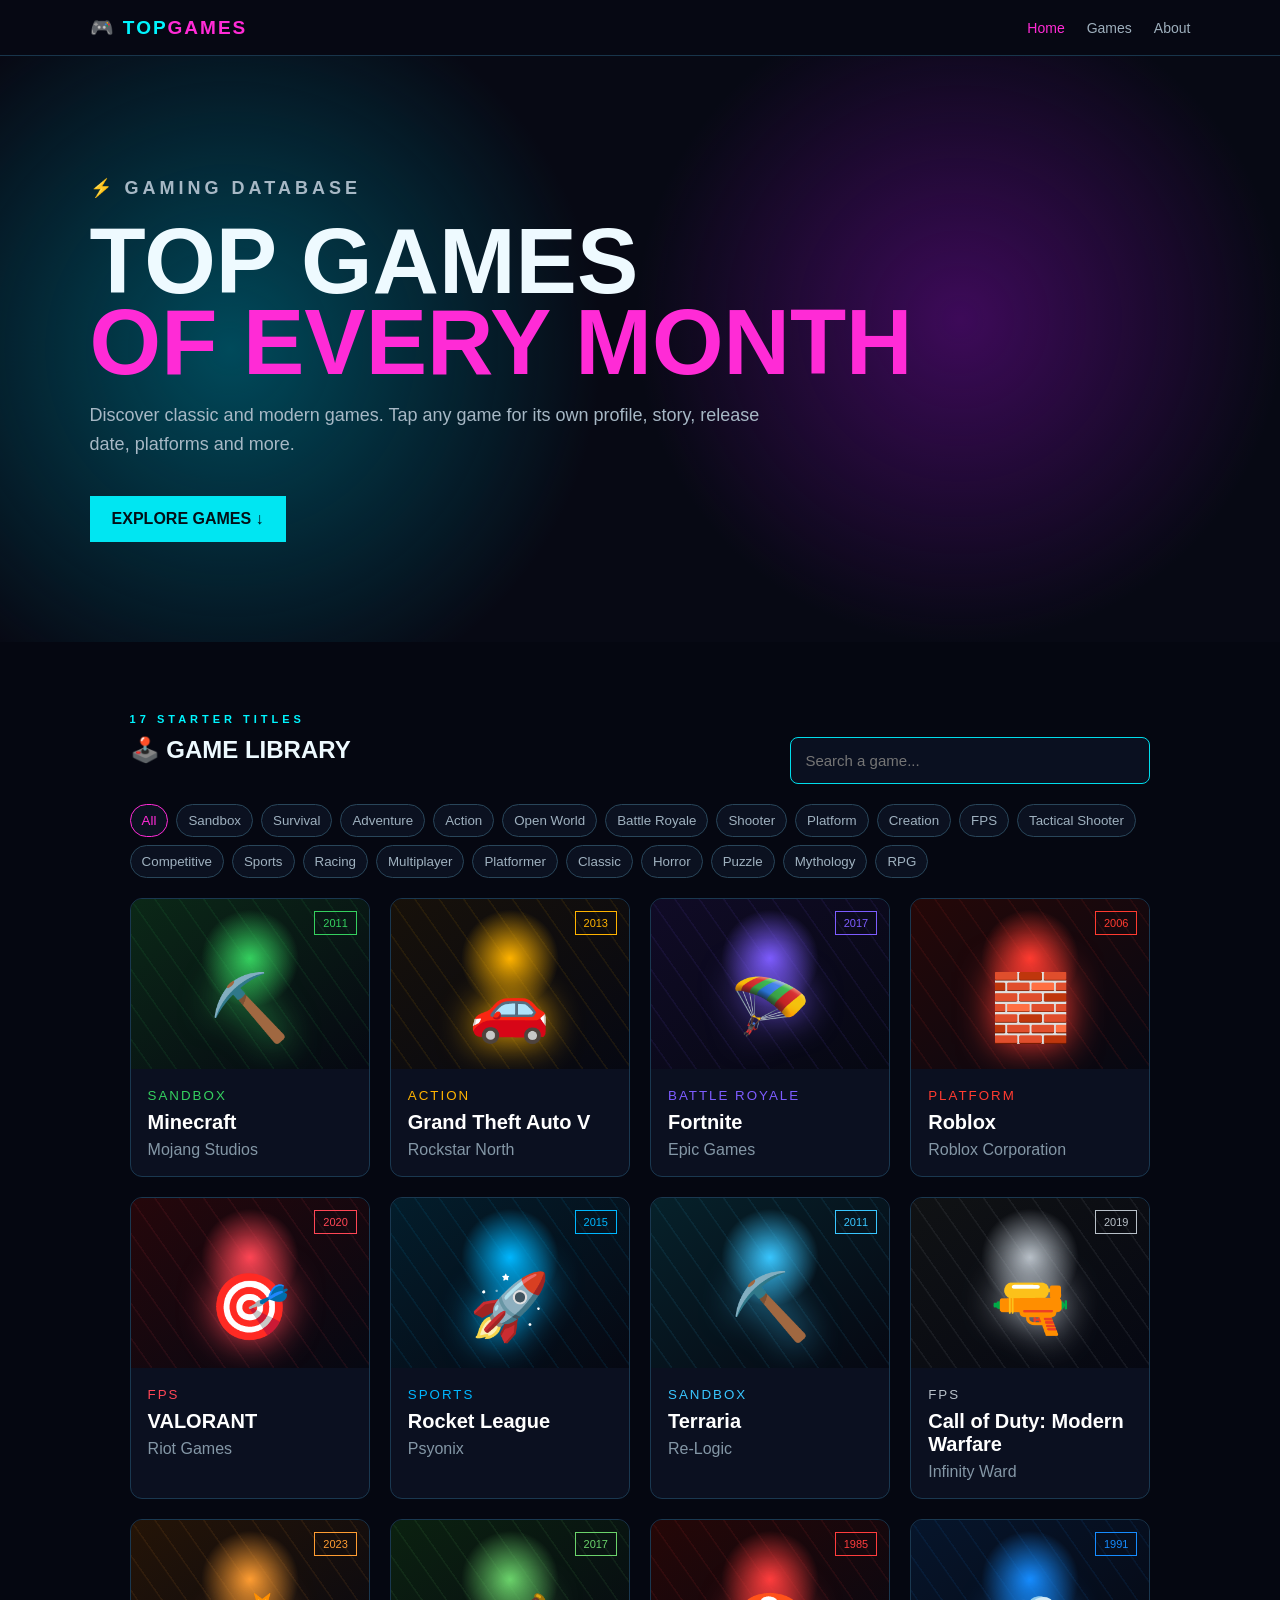
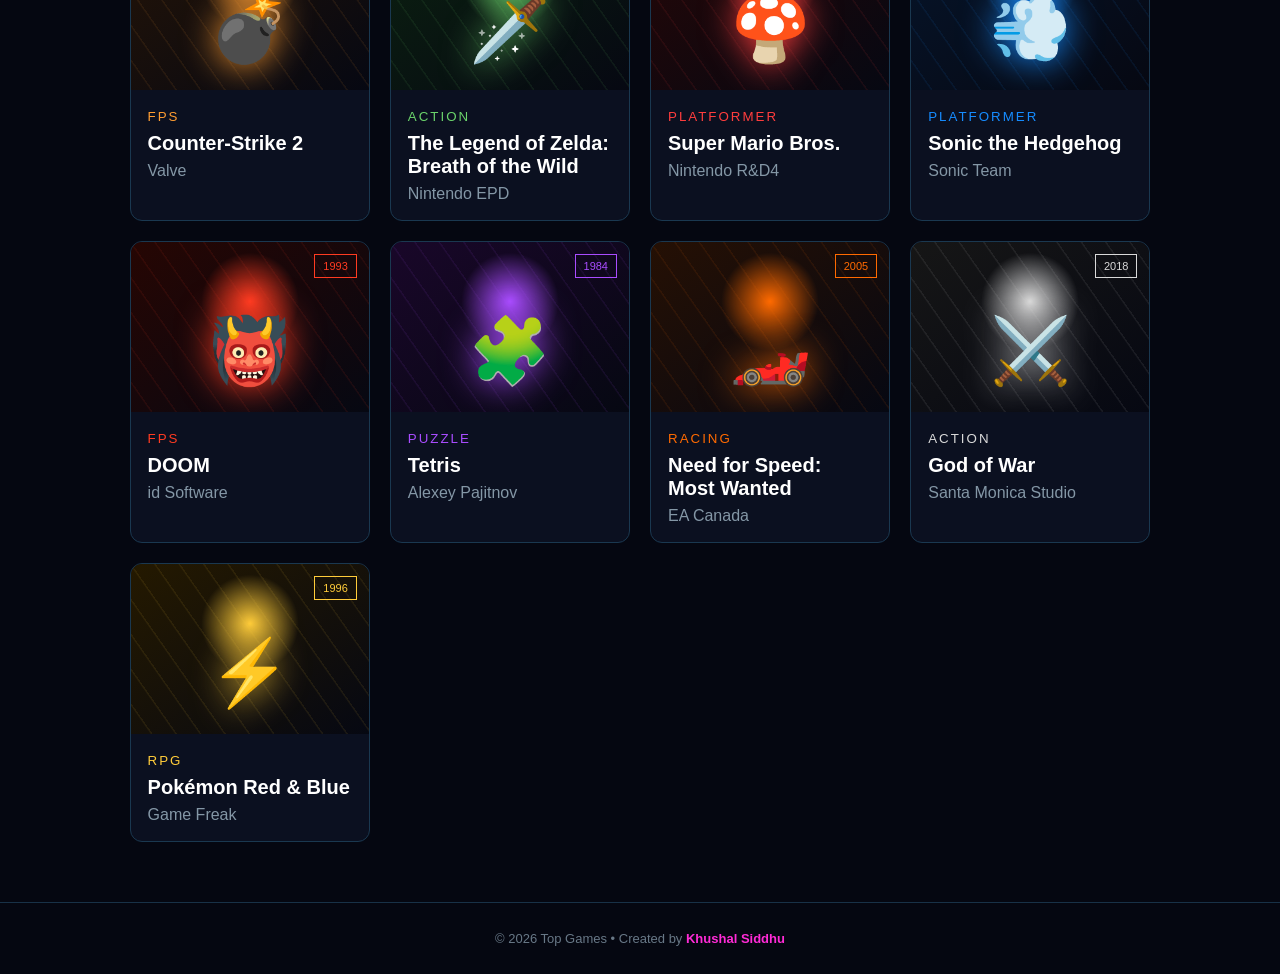
==== index.html @ 1978ab3f "Add files via upload" ====
<!doctype html>
<html lang="en"><head>
<meta charset="utf-8"><meta name="viewport" content="width=device-width,initial-scale=1">
<meta name="theme-color" content="#070914"><meta name="description" content="Top Games of Every Month - gaming database">
<link rel="manifest" href="manifest.json"><link rel="stylesheet" href="style.css">
<title>Top Games of Every Month</title></head>
<body>
<header><a class="brand" href="index.html">🎮 TOP<span>GAMES</span></a><nav><a class="active" href="index.html">Home</a><a href="#games">Games</a><a href="about.html">About</a></nav></header>
<section class="hero"><div><p class="eyebrow">⚡ GAMING DATABASE</p><h1>TOP GAMES<br><span>OF EVERY MONTH</span></h1><p>Discover classic and modern games. Tap any game for its own profile, story, release date, platforms and more.</p><a class="btn" href="#games">EXPLORE GAMES ↓</a></div></section>
<main id="games"><section class="section"><div class="section-head"><div><p class="eyebrow">17 STARTER TITLES</p><h2>🕹️ GAME LIBRARY</h2></div><input id="search" class="search" placeholder="Search a game..."></div><div id="filters" class="filters"></div><div id="gameGrid" class="grid"></div><p id="empty" class="empty hidden">No games found.</p></section></main>
<footer>© 2026 Top Games • Created by <b>Khushal Siddhu</b></footer>
<script src="games.js"></script><script src="app.js"></script></body></html>
---- style.css ----
*{box-sizing:border-box}html{scroll-behavior:smooth}body{margin:0;background:#050711;color:#eefaff;font-family:Arial,Helvetica,sans-serif}header{position:sticky;top:0;z-index:10;display:flex;justify-content:space-between;align-items:center;padding:16px 7%;background:#070914ee;border-bottom:1px solid #18354b;backdrop-filter:blur(10px)}.brand{font-weight:900;letter-spacing:2px;color:#00f5ff;text-decoration:none;font-size:19px}.brand span{color:#ff2bd6}nav a{color:#9eafbd;text-decoration:none;margin-left:22px;font-size:14px}nav a:hover,.active{color:#ff2bd6}.hero{min-height:560px;padding:100px 7%;display:flex;align-items:center;background:radial-gradient(circle at 75% 45%,#3d0a59,transparent 32%),radial-gradient(circle at 18% 50%,#004a5b,transparent 34%),#070914}.eyebrow{color:#00f5ff;font-size:11px;letter-spacing:4px;font-weight:800}.hero h1{font-size:clamp(44px,8vw,92px);line-height:.88;margin:18px 0}.hero h1 span{color:#ff2bd6}.hero p,.lead{max-width:700px;color:#a7b8c5;font-size:18px;line-height:1.6}.btn{display:inline-block;margin-top:20px;padding:14px 22px;background:#00e6f2;color:#031017;text-decoration:none;font-weight:900}.section,.page{max-width:1200px;margin:auto;padding:60px 7%}.section-head{display:flex;justify-content:space-between;align-items:end;gap:20px}.section h2{margin-top:7px}.search{width:min(360px,100%);padding:14px;background:#0a1020;border:1px solid #00ddec;border-radius:8px;color:white;font-size:15px}.filters{display:flex;gap:8px;flex-wrap:wrap;margin:20px 0}.filters button,.tags span{border:1px solid #29465a;background:#0b1120;color:#9fb1bf;padding:8px 11px;border-radius:20px;cursor:pointer}.filters button.selected,.filters button:hover{border-color:#ff2bd6;color:#ff2bd6}.grid{display:grid;grid-template-columns:repeat(auto-fit,minmax(235px,1fr));gap:20px}.game-card{display:block;text-decoration:none;color:white;background:#0b1020;border:1px solid #1a3850;border-radius:12px;overflow:hidden;transition:.2s}.game-card:hover{transform:translateY(-6px);border-color:var(--accent)}.game-art{height:170px;position:relative;display:grid;place-items:center;overflow:hidden;background:radial-gradient(circle at 50% 35%,var(--accent),transparent 30%),linear-gradient(145deg,var(--dark),#060812)}.game-art:before{content:"";position:absolute;inset:-50%;background:repeating-linear-gradient(45deg,transparent 0 18px,var(--accent) 19px 20px);opacity:.08;transform:rotate(10deg)}.game-icon,.big-icon{position:relative;font-size:65px;filter:drop-shadow(0 0 18px var(--accent));z-index:1}.year{position:absolute;right:12px;top:12px;border:1px solid var(--accent);color:var(--accent);padding:5px 8px;font-size:11px}.card-info{padding:17px}.card-info small{color:var(--accent);text-transform:uppercase;letter-spacing:2px}.card-info h3{margin:7px 0;font-size:20px}.card-info p{margin:0;color:#8497a6}.empty{color:#ff2bd6}.hidden{display:none!important}.game-hero{min-height:510px;padding:70px 7%;display:flex;align-items:center;background:radial-gradient(circle at 70% 45%,var(--accent),transparent 22%),linear-gradient(145deg,var(--dark),#050711)}.game-hero-inner{max-width:900px}.back{display:inline-block;color:#b7c6d0;text-decoration:none;margin-bottom:55px}.big-icon{font-size:100px}.game-hero h1{font-size:clamp(42px,7vw,78px);margin:10px 0}.details{max-width:1000px;margin:auto;padding:45px 7%;display:grid;gap:22px}.info-card{background:#0b1020;border:1px solid #1a3850;border-radius:12px;padding:25px}.info-card h2{margin-top:0}.info-card p{color:#a8b8c4;line-height:1.7}.facts{display:grid;grid-template-columns:repeat(auto-fit,minmax(180px,1fr));gap:15px}.facts div{padding:15px;background:#070c18;border-radius:8px}.facts b,.facts span{display:block}.facts b{color:#00e6f2;font-size:12px;margin-bottom:7px}.facts span{color:#c5d0d8}.tags{display:flex;gap:8px;flex-wrap:wrap}.about{text-align:center;min-height:650px}.avatar{width:100px;height:100px;margin:35px auto 15px;border:2px solid #ff2bd6;border-radius:50%;display:grid;place-items:center;color:#00f5ff;font-size:30px}.aboutbox{max-width:750px;margin:35px auto;padding:28px;text-align:left;background:#0b1020;border:1px solid #1a3850;border-radius:12px}.aboutbox p{color:#a8b8c4;line-height:1.7}footer{text-align:center;padding:28px;color:#687887;border-top:1px solid #183147;font-size:13px}footer b{color:#ff2bd6}@media(max-width:650px){header{flex-direction:column;gap:12px}nav a{margin:0 7px}.hero{min-height:520px;padding-top:70px}.section-head{align-items:start;flex-direction:column}.game-art{height:155px}.big-icon{font-size:80px}}
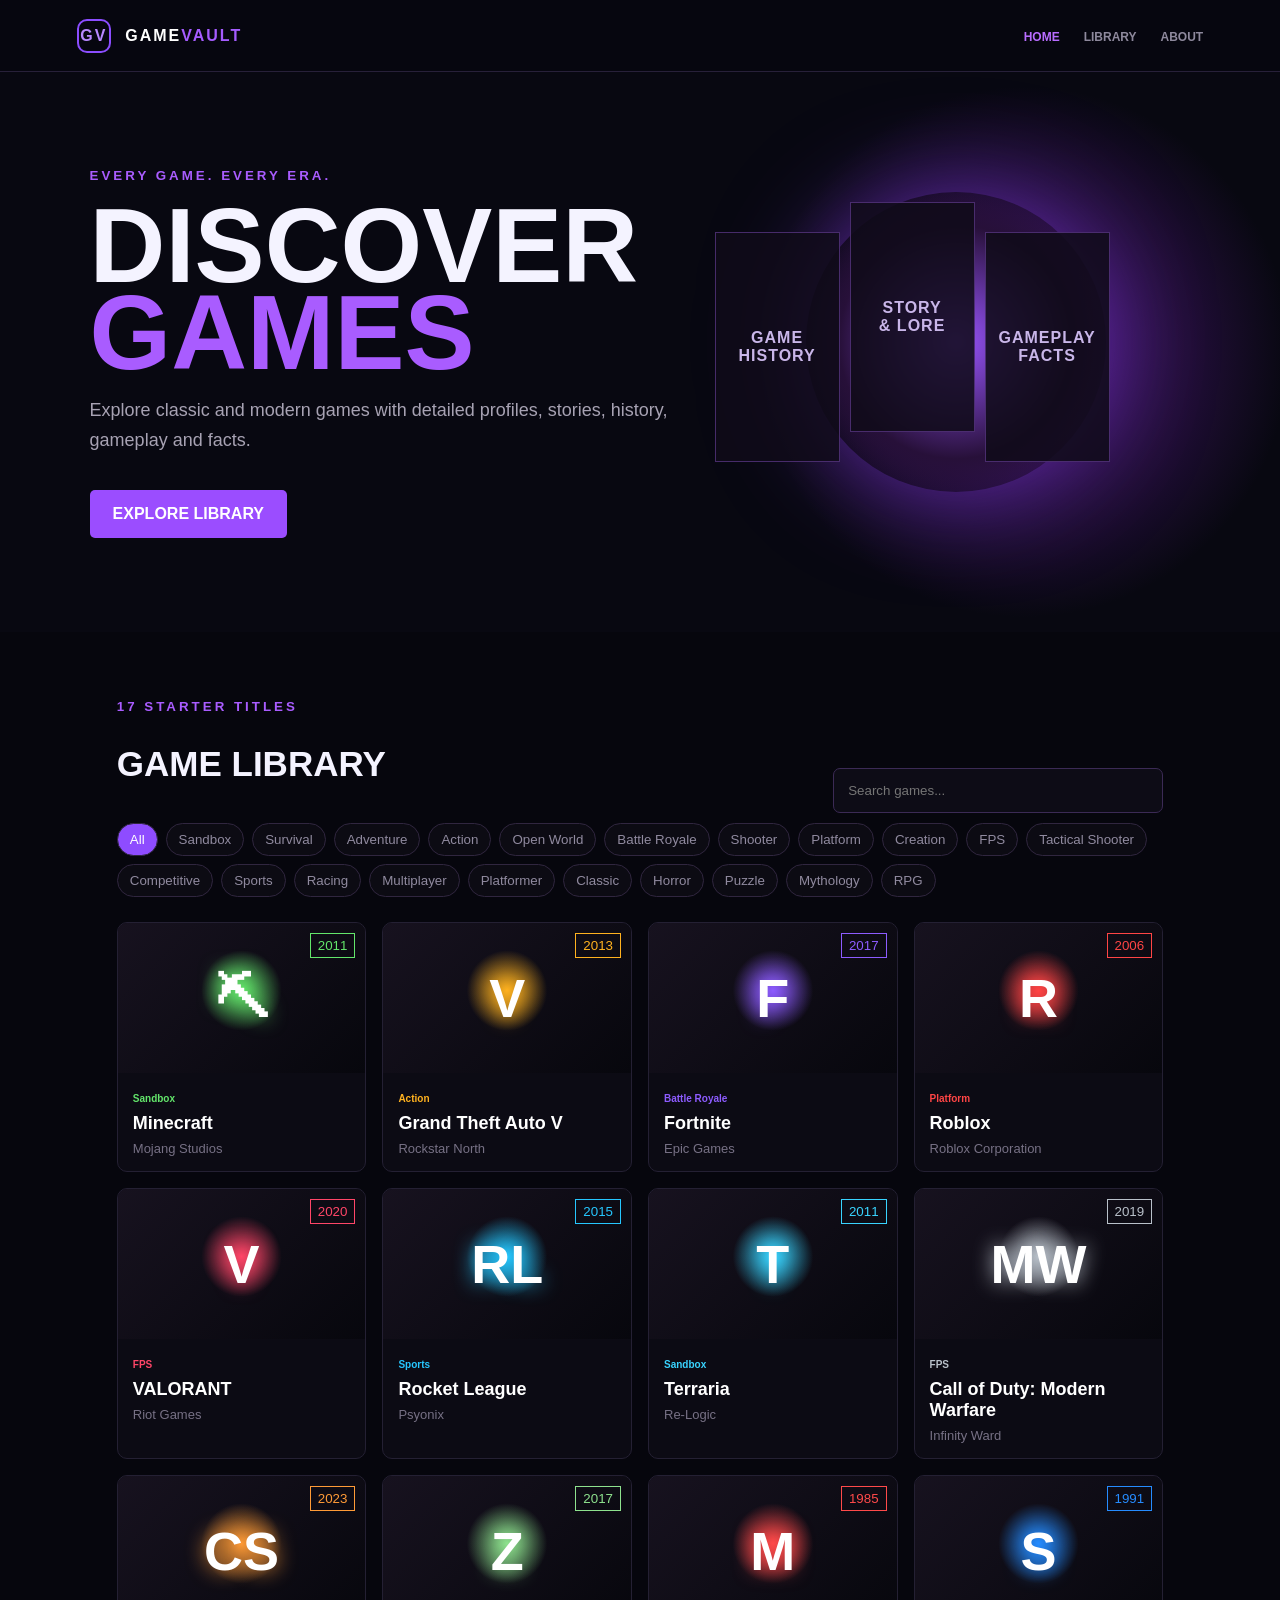
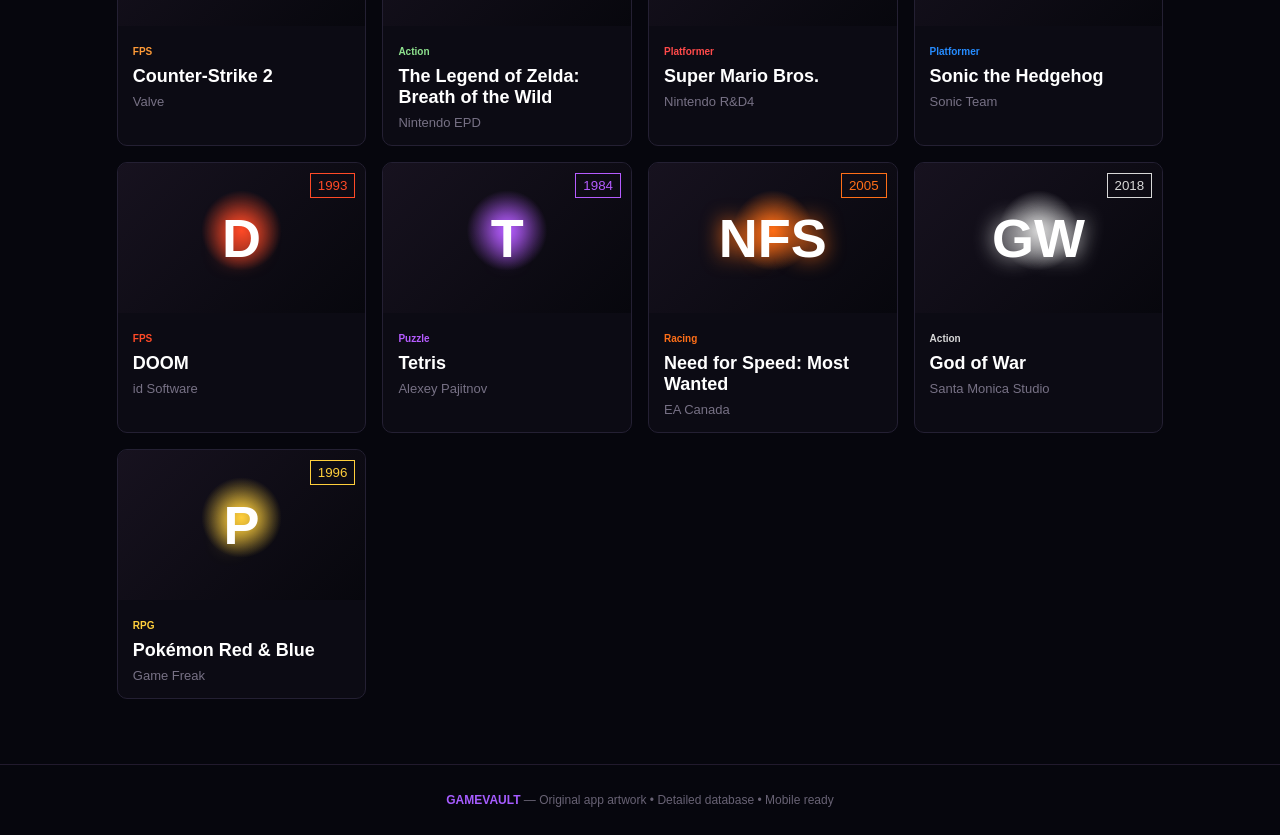
==== commit aae4d311: "Add files via upload" ====
--- a/index.html
+++ b/index.html
@@ -1,12 +1 @@
-<!doctype html>
-<html lang="en"><head>
-<meta charset="utf-8"><meta name="viewport" content="width=device-width,initial-scale=1">
-<meta name="theme-color" content="#070914"><meta name="description" content="Top Games of Every Month - gaming database">
-<link rel="manifest" href="manifest.json"><link rel="stylesheet" href="style.css">
-<title>Top Games of Every Month</title></head>
-<body>
-<header><a class="brand" href="index.html">🎮 TOP<span>GAMES</span></a><nav><a class="active" href="index.html">Home</a><a href="#games">Games</a><a href="about.html">About</a></nav></header>
-<section class="hero"><div><p class="eyebrow">⚡ GAMING DATABASE</p><h1>TOP GAMES<br><span>OF EVERY MONTH</span></h1><p>Discover classic and modern games. Tap any game for its own profile, story, release date, platforms and more.</p><a class="btn" href="#games">EXPLORE GAMES ↓</a></div></section>
-<main id="games"><section class="section"><div class="section-head"><div><p class="eyebrow">17 STARTER TITLES</p><h2>🕹️ GAME LIBRARY</h2></div><input id="search" class="search" placeholder="Search a game..."></div><div id="filters" class="filters"></div><div id="gameGrid" class="grid"></div><p id="empty" class="empty hidden">No games found.</p></section></main>
-<footer>© 2026 Top Games • Created by <b>Khushal Siddhu</b></footer>
-<script src="games.js"></script><script src="app.js"></script></body></html>+<!doctype html><html><head><meta charset="utf-8"><meta name="viewport" content="width=device-width,initial-scale=1"><meta name="theme-color" content="#070711"><link rel="manifest" href="manifest.json"><link rel="stylesheet" href="style.css"><title>GameVault</title></head><body><header><a class="logo" href="index.html"><b>GV</b> GAME<span>VAULT</span></a><nav><a class="active" href="index.html">HOME</a><a href="#library">LIBRARY</a><a href="about.html">ABOUT</a></nav></header><section class="hero"><div><small>EVERY GAME. EVERY ERA.</small><h1>DISCOVER<br><em>GAMES</em></h1><p>Explore classic and modern games with detailed profiles, stories, history, gameplay and facts.</p><a class="cta" href="#library">EXPLORE LIBRARY</a></div><div class="hero-art"><div class="orb"></div><i>GAME<br>HISTORY</i><i>STORY<br>& LORE</i><i>GAMEPLAY<br>FACTS</i></div></section><main id="library"><div class="heading"><div><small>17 STARTER TITLES</small><h2>GAME LIBRARY</h2></div><input id="search" placeholder="Search games..."></div><div id="filters" class="filters"></div><div id="grid" class="grid"></div></main><footer><b>GAMEVAULT</b> — Original app artwork • Detailed database • Mobile ready</footer><script src="games.js"></script><script src="app.js"></script></body></html>
--- a/style.css
+++ b/style.css
@@ -1 +1 @@
-*{box-sizing:border-box}html{scroll-behavior:smooth}body{margin:0;background:#050711;color:#eefaff;font-family:Arial,Helvetica,sans-serif}header{position:sticky;top:0;z-index:10;display:flex;justify-content:space-between;align-items:center;padding:16px 7%;background:#070914ee;border-bottom:1px solid #18354b;backdrop-filter:blur(10px)}.brand{font-weight:900;letter-spacing:2px;color:#00f5ff;text-decoration:none;font-size:19px}.brand span{color:#ff2bd6}nav a{color:#9eafbd;text-decoration:none;margin-left:22px;font-size:14px}nav a:hover,.active{color:#ff2bd6}.hero{min-height:560px;padding:100px 7%;display:flex;align-items:center;background:radial-gradient(circle at 75% 45%,#3d0a59,transparent 32%),radial-gradient(circle at 18% 50%,#004a5b,transparent 34%),#070914}.eyebrow{color:#00f5ff;font-size:11px;letter-spacing:4px;font-weight:800}.hero h1{font-size:clamp(44px,8vw,92px);line-height:.88;margin:18px 0}.hero h1 span{color:#ff2bd6}.hero p,.lead{max-width:700px;color:#a7b8c5;font-size:18px;line-height:1.6}.btn{display:inline-block;margin-top:20px;padding:14px 22px;background:#00e6f2;color:#031017;text-decoration:none;font-weight:900}.section,.page{max-width:1200px;margin:auto;padding:60px 7%}.section-head{display:flex;justify-content:space-between;align-items:end;gap:20px}.section h2{margin-top:7px}.search{width:min(360px,100%);padding:14px;background:#0a1020;border:1px solid #00ddec;border-radius:8px;color:white;font-size:15px}.filters{display:flex;gap:8px;flex-wrap:wrap;margin:20px 0}.filters button,.tags span{border:1px solid #29465a;background:#0b1120;color:#9fb1bf;padding:8px 11px;border-radius:20px;cursor:pointer}.filters button.selected,.filters button:hover{border-color:#ff2bd6;color:#ff2bd6}.grid{display:grid;grid-template-columns:repeat(auto-fit,minmax(235px,1fr));gap:20px}.game-card{display:block;text-decoration:none;color:white;background:#0b1020;border:1px solid #1a3850;border-radius:12px;overflow:hidden;transition:.2s}.game-card:hover{transform:translateY(-6px);border-color:var(--accent)}.game-art{height:170px;position:relative;display:grid;place-items:center;overflow:hidden;background:radial-gradient(circle at 50% 35%,var(--accent),transparent 30%),linear-gradient(145deg,var(--dark),#060812)}.game-art:before{content:"";position:absolute;inset:-50%;background:repeating-linear-gradient(45deg,transparent 0 18px,var(--accent) 19px 20px);opacity:.08;transform:rotate(10deg)}.game-icon,.big-icon{position:relative;font-size:65px;filter:drop-shadow(0 0 18px var(--accent));z-index:1}.year{position:absolute;right:12px;top:12px;border:1px solid var(--accent);color:var(--accent);padding:5px 8px;font-size:11px}.card-info{padding:17px}.card-info small{color:var(--accent);text-transform:uppercase;letter-spacing:2px}.card-info h3{margin:7px 0;font-size:20px}.card-info p{margin:0;color:#8497a6}.empty{color:#ff2bd6}.hidden{display:none!important}.game-hero{min-height:510px;padding:70px 7%;display:flex;align-items:center;background:radial-gradient(circle at 70% 45%,var(--accent),transparent 22%),linear-gradient(145deg,var(--dark),#050711)}.game-hero-inner{max-width:900px}.back{display:inline-block;color:#b7c6d0;text-decoration:none;margin-bottom:55px}.big-icon{font-size:100px}.game-hero h1{font-size:clamp(42px,7vw,78px);margin:10px 0}.details{max-width:1000px;margin:auto;padding:45px 7%;display:grid;gap:22px}.info-card{background:#0b1020;border:1px solid #1a3850;border-radius:12px;padding:25px}.info-card h2{margin-top:0}.info-card p{color:#a8b8c4;line-height:1.7}.facts{display:grid;grid-template-columns:repeat(auto-fit,minmax(180px,1fr));gap:15px}.facts div{padding:15px;background:#070c18;border-radius:8px}.facts b,.facts span{display:block}.facts b{color:#00e6f2;font-size:12px;margin-bottom:7px}.facts span{color:#c5d0d8}.tags{display:flex;gap:8px;flex-wrap:wrap}.about{text-align:center;min-height:650px}.avatar{width:100px;height:100px;margin:35px auto 15px;border:2px solid #ff2bd6;border-radius:50%;display:grid;place-items:center;color:#00f5ff;font-size:30px}.aboutbox{max-width:750px;margin:35px auto;padding:28px;text-align:left;background:#0b1020;border:1px solid #1a3850;border-radius:12px}.aboutbox p{color:#a8b8c4;line-height:1.7}footer{text-align:center;padding:28px;color:#687887;border-top:1px solid #183147;font-size:13px}footer b{color:#ff2bd6}@media(max-width:650px){header{flex-direction:column;gap:12px}nav a{margin:0 7px}.hero{min-height:520px;padding-top:70px}.section-head{align-items:start;flex-direction:column}.game-art{height:155px}.big-icon{font-size:80px}}+*{box-sizing:border-box}body{margin:0;background:#06060d;color:#f4f3ff;font-family:Arial,sans-serif}header{height:72px;padding:0 6%;display:flex;align-items:center;justify-content:space-between;position:sticky;top:0;z-index:5;background:#070711ee;border-bottom:1px solid #272039;backdrop-filter:blur(12px)}.logo{color:white;text-decoration:none;font-weight:900;letter-spacing:2px}.logo b{display:inline-grid;place-items:center;width:34px;height:34px;border:2px solid #8b4dff;border-radius:10px;color:#b888ff;margin-right:8px}.logo span{color:#a55cff}nav a{color:#8e899d;text-decoration:none;margin-left:24px;font-size:12px;font-weight:800}.active,nav a:hover{color:#b86cff}.hero{min-height:560px;padding:80px 7%;display:flex;align-items:center;justify-content:space-between;background:radial-gradient(circle at 80% 50%,#4b1876,transparent 25%),#080811}.hero>div:first-child{max-width:620px}.hero small,main>small,.about>small,.heading small{color:#a95cff;font-weight:900;letter-spacing:3px}.hero h1{font-size:clamp(52px,9vw,105px);line-height:.83;margin:18px 0}.hero em{color:#a95cff;font-style:normal}.hero p{color:#a7a2b3;line-height:1.7;font-size:18px}.cta{display:inline-block;margin-top:16px;padding:15px 23px;background:#9b4dff;color:white;text-decoration:none;font-weight:900;border-radius:5px}.hero-art{width:45%;height:360px;position:relative}.orb{position:absolute;width:300px;height:300px;left:20%;top:20px;border-radius:50%;background:radial-gradient(circle,#9a55ff,#271039 55%,transparent 70%);box-shadow:0 0 100px #8c42ff88}.hero-art i{position:relative;display:inline-grid;place-items:center;width:125px;height:230px;margin:60px 5px;background:#100b19dd;border:1px solid #8752c777;color:#c9b6e9;text-align:center;font-style:normal;font-weight:900;letter-spacing:1px}.hero-art i:nth-child(3){transform:translateY(-30px)}main#library{max-width:1200px;margin:auto;padding:65px 6%}.heading{display:flex;justify-content:space-between;align-items:end;gap:20px}.heading h2{font-size:35px}.heading input{width:330px;padding:14px;background:#0d0c16;border:1px solid #3b2a55;border-radius:7px;color:white}.filters{display:flex;gap:8px;flex-wrap:wrap;margin:10px 0 25px}.filters button{background:#0c0b13;color:#908a9f;border:1px solid #30263f;padding:8px 12px;border-radius:20px}.filters .on,.filters button:hover{background:#8e4cff;color:white}.grid{display:grid;grid-template-columns:repeat(auto-fill,minmax(210px,1fr));gap:16px}.card{color:white;text-decoration:none;background:#0c0b14;border:1px solid #242033;border-radius:10px;overflow:hidden;transition:.2s}.card:hover{transform:translateY(-5px);border-color:var(--a)}.art{height:150px;background:radial-gradient(circle at 50% 45%,var(--a),transparent 27%),linear-gradient(135deg,#17121f,#07070d);display:grid;place-items:center;position:relative}.art b{font-size:54px;text-shadow:0 0 20px var(--a)}.art small{position:absolute;right:10px;top:10px;color:var(--a);border:1px solid var(--a);padding:4px 7px}.ci{padding:15px}.ci label{color:var(--a);font-size:10px;font-weight:900}.ci h3{margin:7px 0;font-size:18px}.ci p{color:#777185;margin:0;font-size:13px}.detail-hero{padding:70px 7%;min-height:470px;display:flex;flex-direction:column;justify-content:center;background:radial-gradient(circle at 75% 45%,var(--a),transparent 22%),#080711}.back{color:#aaa2b7;text-decoration:none;margin-bottom:50px}.detail-mark{font-size:100px;font-weight:1000;text-shadow:0 0 35px var(--a)}.detail-hero small{color:var(--a);font-weight:900;margin-top:15px}.detail-hero h1{font-size:clamp(45px,7vw,80px);margin:10px 0}.detail-hero p{max-width:800px;color:#aca6b6;font-size:18px;line-height:1.7}.info{max-width:1000px;margin:auto;padding:45px 6%}.facts{display:grid;grid-template-columns:repeat(auto-fit,minmax(180px,1fr));gap:10px;margin-bottom:25px}.facts div,.info article,.about section{background:#0d0c16;border:1px solid #272039;padding:20px}.facts b{display:block;color:#9f5cff;font-size:10px;margin-bottom:8px}.info p,.about p{color:#a7a1b1;line-height:1.8}.tabs{color:#a65cff;font-size:11px;font-weight:900;border-bottom:1px solid #28213a;padding-bottom:18px;margin-bottom:25px}.about{max-width:900px;margin:auto;padding:100px 7%;min-height:600px}.about h1{font-size:75px;color:#a65cff}.about section{margin-top:40px}footer{padding:28px 6%;border-top:1px solid #211a2d;color:#686274;text-align:center;font-size:12px}footer b{color:#a65cff}@media(max-width:700px){header{padding:0 4%}nav a{margin-left:10px}.hero{display:block;padding:65px 6%}.hero-art{width:100%;height:280px}.heading{display:block}.heading input{width:100%;margin-bottom:20px}.detail-mark{font-size:75px}.about h1{font-size:52px}}
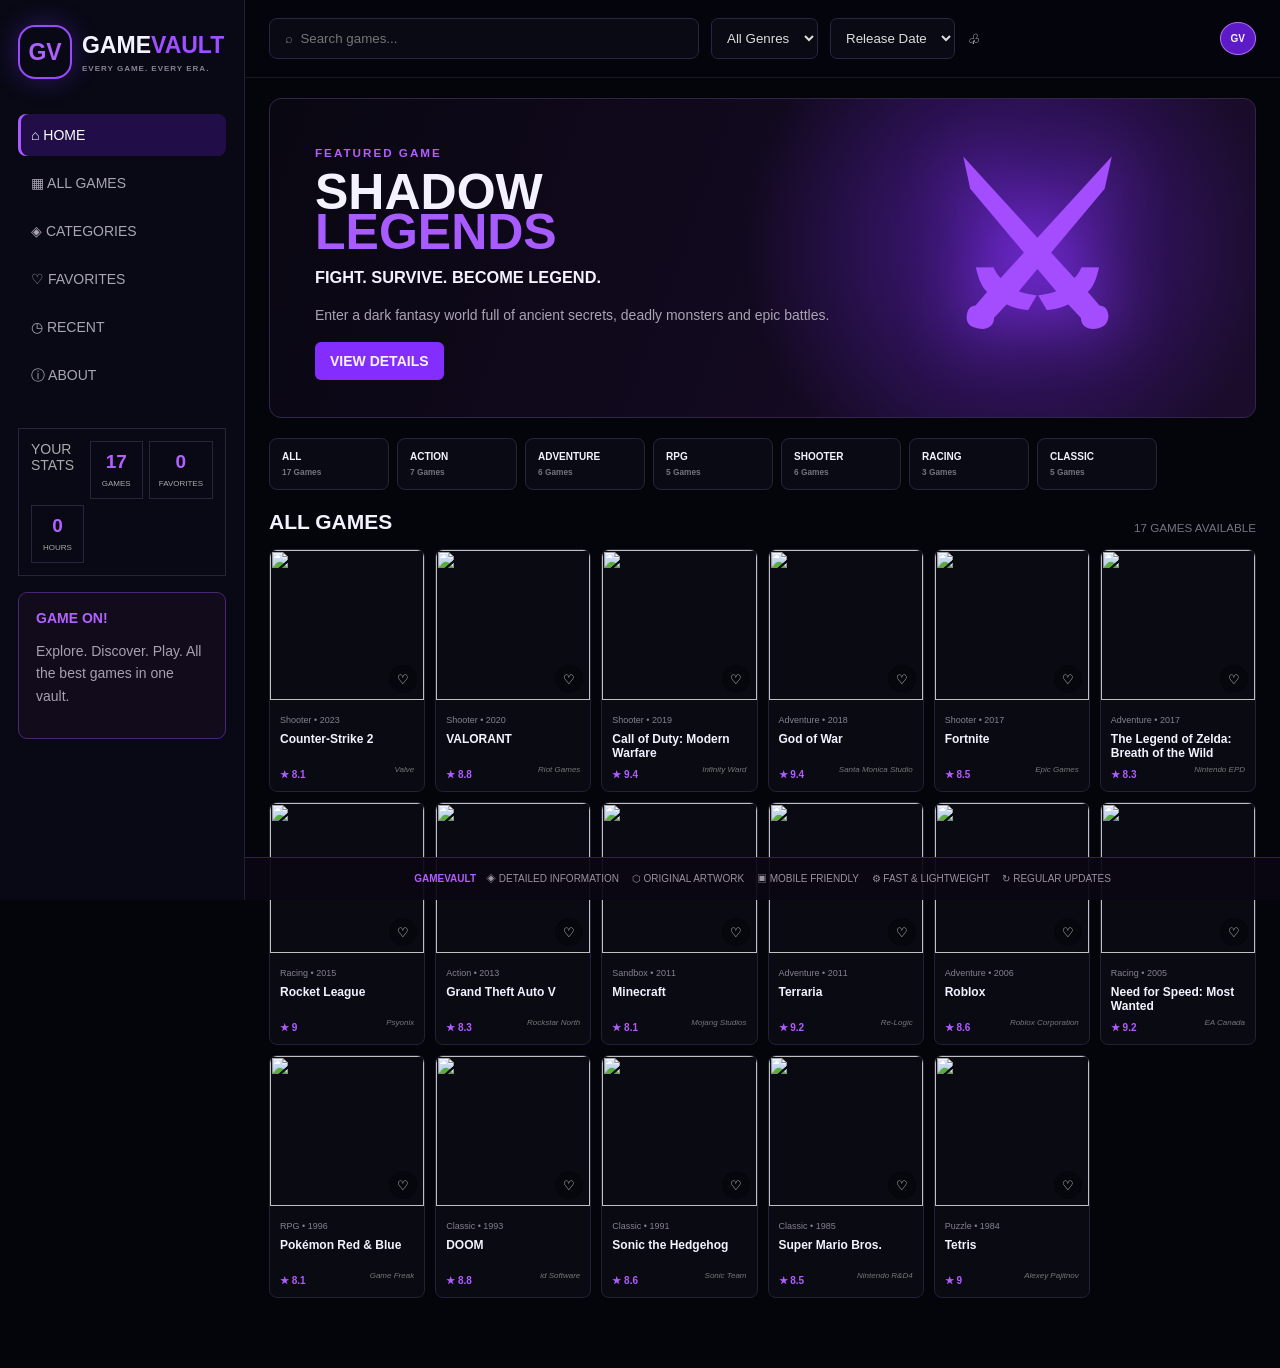
==== commit d9e4fc01: "Add files via upload" ====
--- a/index.html
+++ b/index.html
@@ -1 +1 @@
-<!doctype html><html><head><meta charset="utf-8"><meta name="viewport" content="width=device-width,initial-scale=1"><meta name="theme-color" content="#070711"><link rel="manifest" href="manifest.json"><link rel="stylesheet" href="style.css"><title>GameVault</title></head><body><header><a class="logo" href="index.html"><b>GV</b> GAME<span>VAULT</span></a><nav><a class="active" href="index.html">HOME</a><a href="#library">LIBRARY</a><a href="about.html">ABOUT</a></nav></header><section class="hero"><div><small>EVERY GAME. EVERY ERA.</small><h1>DISCOVER<br><em>GAMES</em></h1><p>Explore classic and modern games with detailed profiles, stories, history, gameplay and facts.</p><a class="cta" href="#library">EXPLORE LIBRARY</a></div><div class="hero-art"><div class="orb"></div><i>GAME<br>HISTORY</i><i>STORY<br>& LORE</i><i>GAMEPLAY<br>FACTS</i></div></section><main id="library"><div class="heading"><div><small>17 STARTER TITLES</small><h2>GAME LIBRARY</h2></div><input id="search" placeholder="Search games..."></div><div id="filters" class="filters"></div><div id="grid" class="grid"></div></main><footer><b>GAMEVAULT</b> — Original app artwork • Detailed database • Mobile ready</footer><script src="games.js"></script><script src="app.js"></script></body></html>+<!doctype html><html><head><meta charset="utf-8"><meta name="viewport" content="width=device-width,initial-scale=1"><link rel="stylesheet" href="style.css"><title>GameVault</title></head><body><aside><a class="brand" href="index.html"><b>GV</b><strong>GAME<span>VAULT</span><small>EVERY GAME. EVERY ERA.</small></strong></a><nav><a class="on">⌂ HOME</a><a href="#library">▦ ALL GAMES</a><a href="#genres">◈ CATEGORIES</a><a>♡ FAVORITES</a><a>◷ RECENT</a><a href="about.html">ⓘ ABOUT</a></nav><section class="stats">YOUR STATS<div><b>17</b><small>GAMES</small></div><div><b>0</b><small>FAVORITES</small></div><div><b>0</b><small>HOURS</small></div></section><section class="promo"><b>GAME ON!</b><p>Explore. Discover. Play. All the best games in one vault.</p></section></aside><main><header><input id="search" placeholder="⌕  Search games..."><select id="genre"><option>All Genres</option></select><select id="sort"><option>Release Date</option><option>Rating</option><option>A-Z</option></select><i>♧</i><b class="avatar">GV</b></header><section class="hero"><div><small>FEATURED GAME</small><h1>SHADOW<br><em>LEGENDS</em></h1><h3>FIGHT. SURVIVE. BECOME LEGEND.</h3><p>Enter a dark fantasy world full of ancient secrets, deadly monsters and epic battles.</p><a href="game.html?id=gow">VIEW DETAILS</a></div><strong>⚔</strong></section><section id="genres" class="genres"><span>ALL<small>17 Games</small></span><span>ACTION<small>7 Games</small></span><span>ADVENTURE<small>6 Games</small></span><span>RPG<small>5 Games</small></span><span>SHOOTER<small>6 Games</small></span><span>RACING<small>3 Games</small></span><span>CLASSIC<small>5 Games</small></span></section><section id="library" class="library"><div class="title"><h2>ALL GAMES</h2><small>17 GAMES AVAILABLE</small></div><div id="grid"></div></section></main><footer><b>GAMEVAULT</b>　◈ DETAILED INFORMATION　 ⬡ ORIGINAL ARTWORK　 ▣ MOBILE FRIENDLY　 ⚙ FAST & LIGHTWEIGHT　 ↻ REGULAR UPDATES</footer><script src="games.js"></script><script src="app.js"></script></body></html>
--- a/style.css
+++ b/style.css
@@ -1 +1 @@
-*{box-sizing:border-box}body{margin:0;background:#06060d;color:#f4f3ff;font-family:Arial,sans-serif}header{height:72px;padding:0 6%;display:flex;align-items:center;justify-content:space-between;position:sticky;top:0;z-index:5;background:#070711ee;border-bottom:1px solid #272039;backdrop-filter:blur(12px)}.logo{color:white;text-decoration:none;font-weight:900;letter-spacing:2px}.logo b{display:inline-grid;place-items:center;width:34px;height:34px;border:2px solid #8b4dff;border-radius:10px;color:#b888ff;margin-right:8px}.logo span{color:#a55cff}nav a{color:#8e899d;text-decoration:none;margin-left:24px;font-size:12px;font-weight:800}.active,nav a:hover{color:#b86cff}.hero{min-height:560px;padding:80px 7%;display:flex;align-items:center;justify-content:space-between;background:radial-gradient(circle at 80% 50%,#4b1876,transparent 25%),#080811}.hero>div:first-child{max-width:620px}.hero small,main>small,.about>small,.heading small{color:#a95cff;font-weight:900;letter-spacing:3px}.hero h1{font-size:clamp(52px,9vw,105px);line-height:.83;margin:18px 0}.hero em{color:#a95cff;font-style:normal}.hero p{color:#a7a2b3;line-height:1.7;font-size:18px}.cta{display:inline-block;margin-top:16px;padding:15px 23px;background:#9b4dff;color:white;text-decoration:none;font-weight:900;border-radius:5px}.hero-art{width:45%;height:360px;position:relative}.orb{position:absolute;width:300px;height:300px;left:20%;top:20px;border-radius:50%;background:radial-gradient(circle,#9a55ff,#271039 55%,transparent 70%);box-shadow:0 0 100px #8c42ff88}.hero-art i{position:relative;display:inline-grid;place-items:center;width:125px;height:230px;margin:60px 5px;background:#100b19dd;border:1px solid #8752c777;color:#c9b6e9;text-align:center;font-style:normal;font-weight:900;letter-spacing:1px}.hero-art i:nth-child(3){transform:translateY(-30px)}main#library{max-width:1200px;margin:auto;padding:65px 6%}.heading{display:flex;justify-content:space-between;align-items:end;gap:20px}.heading h2{font-size:35px}.heading input{width:330px;padding:14px;background:#0d0c16;border:1px solid #3b2a55;border-radius:7px;color:white}.filters{display:flex;gap:8px;flex-wrap:wrap;margin:10px 0 25px}.filters button{background:#0c0b13;color:#908a9f;border:1px solid #30263f;padding:8px 12px;border-radius:20px}.filters .on,.filters button:hover{background:#8e4cff;color:white}.grid{display:grid;grid-template-columns:repeat(auto-fill,minmax(210px,1fr));gap:16px}.card{color:white;text-decoration:none;background:#0c0b14;border:1px solid #242033;border-radius:10px;overflow:hidden;transition:.2s}.card:hover{transform:translateY(-5px);border-color:var(--a)}.art{height:150px;background:radial-gradient(circle at 50% 45%,var(--a),transparent 27%),linear-gradient(135deg,#17121f,#07070d);display:grid;place-items:center;position:relative}.art b{font-size:54px;text-shadow:0 0 20px var(--a)}.art small{position:absolute;right:10px;top:10px;color:var(--a);border:1px solid var(--a);padding:4px 7px}.ci{padding:15px}.ci label{color:var(--a);font-size:10px;font-weight:900}.ci h3{margin:7px 0;font-size:18px}.ci p{color:#777185;margin:0;font-size:13px}.detail-hero{padding:70px 7%;min-height:470px;display:flex;flex-direction:column;justify-content:center;background:radial-gradient(circle at 75% 45%,var(--a),transparent 22%),#080711}.back{color:#aaa2b7;text-decoration:none;margin-bottom:50px}.detail-mark{font-size:100px;font-weight:1000;text-shadow:0 0 35px var(--a)}.detail-hero small{color:var(--a);font-weight:900;margin-top:15px}.detail-hero h1{font-size:clamp(45px,7vw,80px);margin:10px 0}.detail-hero p{max-width:800px;color:#aca6b6;font-size:18px;line-height:1.7}.info{max-width:1000px;margin:auto;padding:45px 6%}.facts{display:grid;grid-template-columns:repeat(auto-fit,minmax(180px,1fr));gap:10px;margin-bottom:25px}.facts div,.info article,.about section{background:#0d0c16;border:1px solid #272039;padding:20px}.facts b{display:block;color:#9f5cff;font-size:10px;margin-bottom:8px}.info p,.about p{color:#a7a1b1;line-height:1.8}.tabs{color:#a65cff;font-size:11px;font-weight:900;border-bottom:1px solid #28213a;padding-bottom:18px;margin-bottom:25px}.about{max-width:900px;margin:auto;padding:100px 7%;min-height:600px}.about h1{font-size:75px;color:#a65cff}.about section{margin-top:40px}footer{padding:28px 6%;border-top:1px solid #211a2d;color:#686274;text-align:center;font-size:12px}footer b{color:#a65cff}@media(max-width:700px){header{padding:0 4%}nav a{margin-left:10px}.hero{display:block;padding:65px 6%}.hero-art{width:100%;height:280px}.heading{display:block}.heading input{width:100%;margin-bottom:20px}.detail-mark{font-size:75px}.about h1{font-size:52px}}+*{box-sizing:border-box}body{margin:0;background:#04050b;color:#f5f2ff;font:14px Arial,sans-serif}a{color:inherit;text-decoration:none}aside{width:245px;position:fixed;left:0;top:0;bottom:0;padding:25px 18px;background:#080914;border-right:1px solid #241d36}.brand{display:flex;gap:10px;align-items:center;font-size:23px}.brand>b{display:grid;place-items:center;width:54px;height:54px;border:2px solid #974bff;border-radius:17px;color:#ad61ff;box-shadow:0 0 28px #7c32ff55}.brand strong span,.about h1 span{color:#9e4fff}.brand small{display:block;font-size:8px;color:#888193;letter-spacing:1px;margin-top:5px}nav{margin-top:35px;display:grid;gap:6px}nav a{padding:13px;border-radius:8px;color:#aaa4b3}nav a.on,nav a:hover{background:#671bd544;color:white;box-shadow:inset 3px 0 #a95aff}.stats{margin-top:30px;border:1px solid #29233b;padding:12px;display:grid;grid-template-columns:repeat(3,1fr);gap:6px;color:#aaa}.stats>small{grid-column:1/-1}.stats div{text-align:center;border:1px solid #29233b;padding:9px}.stats b{display:block;color:#b261ff;font-size:19px}.stats small{font-size:8px}.promo{margin-top:16px;padding:17px;border:1px solid #4b2674;background:#110b1b;border-radius:9px}.promo b{color:#b361ff}.promo p{color:#a7a0b1;line-height:1.6}main{margin-left:245px;min-height:100vh;padding-bottom:70px}header{height:78px;padding:0 24px;display:flex;align-items:center;gap:12px;border-bottom:1px solid #191626;background:#05060de8;position:sticky;top:0;z-index:5;backdrop-filter:blur(14px)}header input{flex:1;max-width:430px;padding:12px 15px;background:#090a13;border:1px solid #2a2540;border-radius:8px;color:white}header select{padding:11px;background:#090a13;color:#ddd;border:1px solid #2a2540;border-radius:7px}.avatar{margin-left:auto;background:#5d1bc7;border:1px solid #b66cff;border-radius:50%;padding:10px;font-size:10px}.hero{margin:20px 24px;height:320px;border:1px solid #33254a;border-radius:12px;overflow:hidden;position:relative;padding:45px;background:radial-gradient(circle at 75% 45%,#7d2cff77,transparent 35%),linear-gradient(110deg,#090712,#1b0c2c)}.hero small,.about>small{color:#b35cff;font-weight:900;letter-spacing:2px}.hero h1{font-size:50px;line-height:.8;margin:12px 0}.hero h1 em{color:#a85cff;font-style:normal}.hero p{color:#aaa3b4;max-width:520px;line-height:1.7}.hero a{display:inline-block;background:#842dff;padding:11px 15px;border-radius:6px;font-weight:bold}.hero>strong{position:absolute;right:13%;top:35px;font-size:210px;color:#a34dff;text-shadow:0 0 70px #8c35ff}.genres{display:flex;gap:8px;padding:0 24px 20px;overflow:auto}.genres span{min-width:120px;padding:12px;border:1px solid #29223a;background:#090a13;border-radius:8px;font-weight:bold;font-size:10px}.genres small{display:block;color:#777181;margin-top:5px}.library{padding:0 24px}.title{display:flex;justify-content:space-between;align-items:end;margin-bottom:15px}.title h2{margin:0}.title small{color:#777181}.library #grid{display:grid;grid-template-columns:repeat(6,1fr);gap:10px}.card{background:#090a12;border:1px solid #242035;border-radius:8px;overflow:hidden;transition:.2s}.card:hover{transform:translateY(-4px);border-color:var(--a)}.pic{height:150px;position:relative}.pic img{width:100%;height:100%;object-fit:cover}.pic button{position:absolute;right:7px;bottom:7px;border:0;border-radius:50%;background:#05050ccc;color:#fff;width:28px;height:28px}.card>div+div{padding:10px}.card small{color:#88808f;font-size:9px}.card h3{font-size:12px;height:27px;margin:6px 0}.card span{color:#b15cff;font-weight:bold;font-size:10px}.card i{float:right;color:#777;font-size:8px;max-width:75px;overflow:hidden;white-space:nowrap}.detail{margin:20px 24px 0;height:360px;border:1px solid #39284f;border-radius:12px;overflow:hidden;position:relative}.detail img{width:100%;height:100%;object-fit:cover}.detail>div{position:absolute;inset:0;padding:48px;background:linear-gradient(90deg,#06050ceb,#06050caa 50%,transparent)}.detail small{color:var(--a);font-weight:bold}.detail h1{font-size:52px;margin:12px 0}.detail p{max-width:560px;color:#b4acbd;line-height:1.7}.detail>div>strong{color:#ffd33d;background:#100d18;border:1px solid #58327c;padding:10px 13px;border-radius:6px}.meta{margin:0 24px;padding:18px;display:grid;grid-template-columns:repeat(5,1fr);border:1px solid #252036;background:#080911}.meta div{padding:0 12px;border-right:1px solid #211c30;font-size:11px}.meta b{display:block;color:#817b8d;font-size:8px;margin-bottom:8px}.tabs{margin:15px 24px 0;padding:16px;border:1px solid #252036;color:#aaa1b2;font-size:10px;font-weight:bold;white-space:nowrap;overflow:auto}.info{margin:0 24px;display:grid;grid-template-columns:1fr 300px;border:1px solid #252036;background:#080911}.info article,.info aside{padding:25px}.info aside{border-left:1px solid #252036}.info p{color:#a39cab;line-height:1.8}.boxes{display:grid;grid-template-columns:repeat(4,1fr);gap:8px}.boxes b{padding:15px;border:1px solid #292139;color:#ad5cff}.boxes small{display:block;color:white;margin-top:7px}.about{padding:80px 6%}.about h1{font-size:70px}.about>p{font-size:20px;color:#aaa3b2}.aboutgrid{display:grid;grid-template-columns:repeat(2,1fr);gap:12px}.aboutgrid article{padding:25px;border:1px solid #2a233d;background:#090a12}.aboutgrid b{color:#ac58ff}.aboutgrid p{color:#9992a3;line-height:1.7}footer{position:fixed;bottom:0;left:245px;right:0;padding:14px;background:#0b0713f0;border-top:1px solid #34204c;text-align:center;color:#9991a2;font-size:10px;z-index:6}footer b{color:#b35cff}@media(max-width:900px){.library #grid{grid-template-columns:repeat(4,1fr)}.meta{grid-template-columns:repeat(3,1fr)}}@media(max-width:650px){aside{display:none}main{margin-left:0}header{padding:0 12px}header select{display:none}.hero{margin:12px;height:330px;padding:35px 22px}.hero h1{font-size:42px}.hero>strong{opacity:.3;right:0}.genres{padding-left:12px}.library{padding:0 12px}.library #grid{grid-template-columns:repeat(2,1fr)}.pic{height:145px}.detail{margin:12px;height:340px}.detail>div{padding:30px 20px}.detail h1{font-size:40px}.meta{margin:0 12px;grid-template-columns:repeat(2,1fr);gap:14px}.tabs{margin:15px 12px 0}.info{margin:0 12px;grid-template-columns:1fr}.info aside{border-left:0;border-top:1px solid #252036}.boxes{grid-template-columns:repeat(2,1fr)}footer{left:0;white-space:nowrap;overflow:auto}.about{padding:50px 20px}.about h1{font-size:52px}.aboutgrid{grid-template-columns:1fr}}
